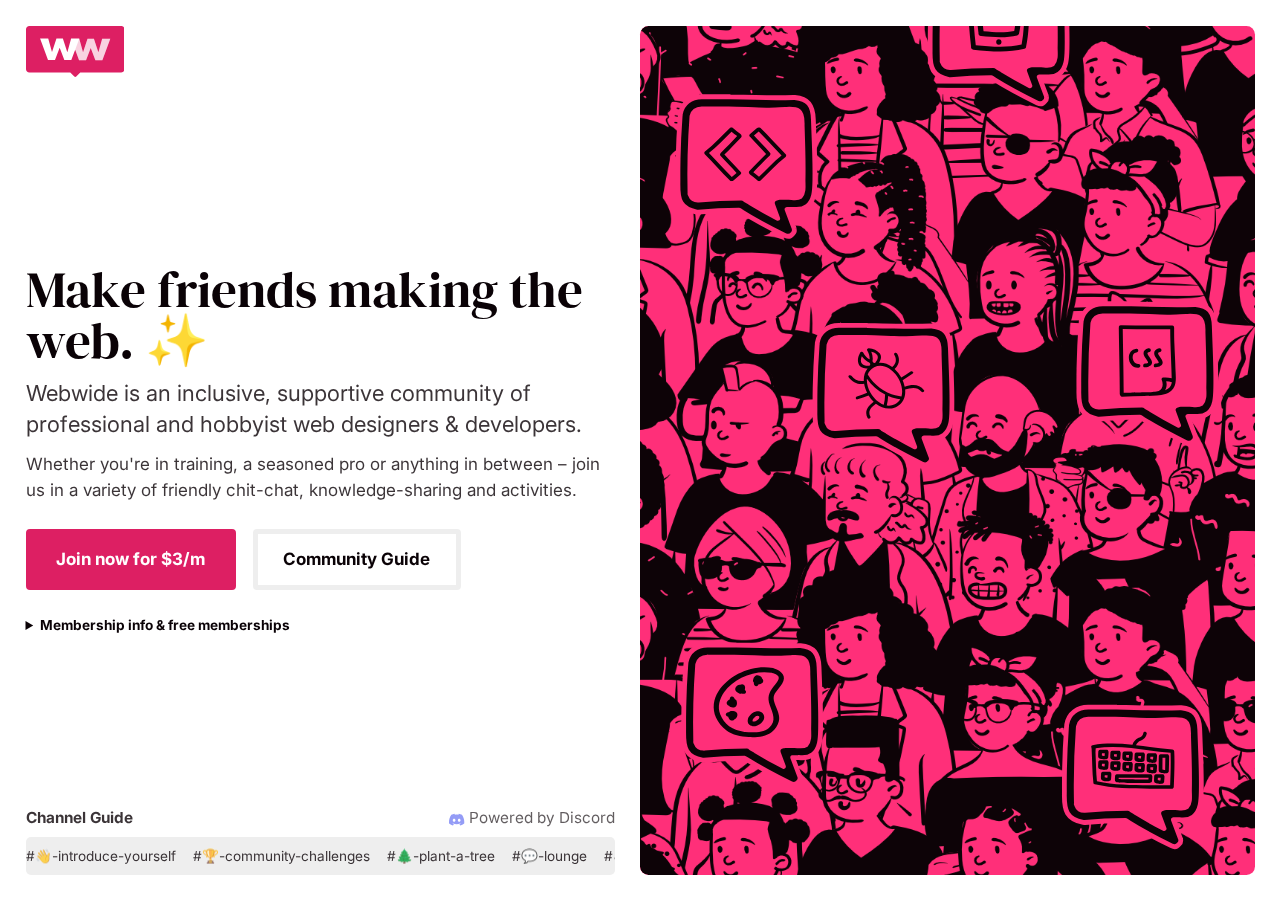
==== public/index.html @ 4f2fa516 "Guide" ====
<!doctype html>
<html>
<head>
    <meta charset="UTF-8">
    <meta name="viewport" content="width=device-width, initial-scale=1">
    <meta name="theme-color" content="#FF2F79">

    <title>Webwide • Web Designer & Developer Community</title>
    <meta name="description" content="Webwide is an inclusive, supportive community of professional and hobbyist web designers & developers. Whether you're in training, a seasoned pro or anything in between – join us in a variety of friendly chit-chat, knowledge-sharing and activities.">

    <link rel="stylesheet" href="assets/css/styles.css" type="text/css">

    <link rel="preconnect" href="https://fonts.googleapis.com">
    <link rel="preconnect" href="https://fonts.gstatic.com" crossorigin>
    <link href="https://fonts.googleapis.com/css2?family=DM+Serif+Display&family=Inter:wght@300;400;600;700" rel="stylesheet">

    <meta property="og:url" content="https://webwide.chat/">
    <meta property="og:site_name" content="Webwide" />
    <meta property="og:image" content="https://webwide.chat/assets/images/twitter-card-home.png">
    <meta property="og:type" content="website" />
    <meta property="og:title" content="Webwide • Web Designer & Developer Community" />
    <meta name="twitter:site" content="@webwidechat">
    <meta name="twitter:creator" content="@webwidechat">
    <meta name="twitter:image" content="https://webwide.chat/assets/images/twitter-card-home.png">
    <meta name="twitter:card" content="summary_large_image">
    <meta name="twitter:title" content="Webwide • Web Designer & Developer Community">

    <script type="text/javascript">
        var _paq = window._paq || [];
        _paq.push(["disableCookies"]);
        _paq.push(['trackPageView']);
        _paq.push(['enableLinkTracking']);
        (function() {
            var u="//reporting.adgr.dev/";
            _paq.push(['setTrackerUrl', u+'js/']);
            _paq.push(['setSiteId', '12']);
            var d=document, g=d.createElement('script'), s=d.getElementsByTagName('script')[0];
            g.type='text/javascript'; g.async=true; g.defer=true; g.src=u+'js/'; s.parentNode.insertBefore(g,s);
        })();
    </script>
</head>
<body class="home">
    <section id="hero">
        <div class="hero-content">
            <a class="logo" href="/">
                <svg width="100%" height="100%" viewBox="0 0 205 106" version="1.1" xmlns="http://www.w3.org/2000/svg" xmlns:xlink="http://www.w3.org/1999/xlink" xml:space="preserve" xmlns:serif="http://www.serif.com/" style="fill-rule:evenodd;clip-rule:evenodd;stroke-linejoin:round;stroke-miterlimit:2;">
                    <g transform="matrix(1,0,0,1,-46.561,-188.439)">
                        <g transform="matrix(1,0,0,1,322,74)">
                            <g transform="matrix(1.46341,0,0,1.46341,-653.463,-130.087)">
                                <g>
                                    <g transform="matrix(0.683333,0,0,0.683333,225.817,38.3261)">
                                        <path d="M139.435,285.024L54.498,285.024C50.669,285.024 47.561,281.916 47.561,278.088L47.561,195.376C47.561,191.547 50.669,188.439 54.498,188.439L245.502,188.439C249.331,188.439 252.439,191.547 252.439,195.376L252.439,278.088C252.439,281.916 249.331,285.024 245.502,285.024L160.565,285.024C160.508,285.093 160.448,285.159 160.384,285.222L152.033,293.573C150.911,294.696 149.089,294.696 147.967,293.573L139.616,285.222C139.552,285.159 139.492,285.093 139.435,285.024ZM158.204,214.748L158.242,214.645L141.327,214.645L133.687,242.233L133.251,242.233L124.193,214.645L110.879,214.645L101.821,242.146L101.384,242.146L93.745,214.645L76.829,214.645L93.308,259.345L107.823,259.345L117.317,234.376L117.754,234.376L127.248,259.345L141.763,259.345L149.789,237.575L157.852,259.449L172.367,259.449L181.861,234.479L182.298,234.479L191.792,259.449L206.307,259.449L222.786,214.748L205.871,214.748L198.231,242.337L197.795,242.337L188.737,214.748L175.423,214.748L166.365,242.249L165.928,242.249L158.289,214.748L158.204,214.748Z" style="fill:white;"/>
                                    </g>
                                    <g transform="matrix(52.5,0,0,42,321.527,215.616)">
                                        <path d="M0.232,0L0.42,0L0.544,-0.406L0.55,-0.406L0.673,0L0.862,0L1.077,-0.727L0.857,-0.727L0.757,-0.278L0.751,-0.278L0.634,-0.727L0.46,-0.727L0.342,-0.28L0.337,-0.28L0.237,-0.727L0.127,-0.356L0.232,0Z" style="fill:white;fill-opacity:0.2;fill-rule:nonzero;"/>
                                    </g>
                                </g>
                            </g>
                        </g>
                    </g>
                </svg>
            </a>

            <main>
                <h1>Make friends making the web. ✨</h1>
                <p class="lead">Webwide is an inclusive, supportive community of professional and hobbyist web designers & developers.</p>
                <p>Whether you're in training, a seasoned pro or anything in between – join us in a variety of friendly chit-chat, knowledge-sharing and activities.</p>
                <nav>
                    <a href="https://ko-fi.com/webwide/tiers" target="_blank">Join now for $3/m</a>
                    <a href="/guide/" target="popup" onclick="window.open('https://webwide.chat/guide/','popup','width=500,height=600'); return false;">Community Guide</a>
                </nav>
                <details>
                    <summary>Membership info & free memberships</summary>
                    <div>
                        <p>A small monthly membership fee means the larger the community gets, the more resources there is to invest in moderation and keeping Webwide a safe, self-funded, democratic community. It also helps to cover platform fees and fund tree plantings.</p>
                        <p>Subscriptions are powered by Ko-Fi and can be <strong>easily cancelled</strong> from their account area at any time – no hard feelings! During checkout, you'll be invited to the Webwide Discord server where you can join with an existing account or easily create a new one.</p>
                        <p><strong>If you can't pay for any reason</strong> – be it affordability, geo-restrictions, or anything else – please email me a quick intro at <a href="mailto:webwide@addy.codes">webwide@addy.codes</a> for a free membership (no explanation required!).</p>
                        <p>Webwide has a strict <a href="/guide/#coc">code of conduct</a> and we reserve the right to suspend your access at any time with no refund if you are deemed to be in breach. We may use your active subscription email to contact you about important service updates. Your usage is also governed by the <a href="https://discord.com/privacy" target="_blank">Discord</a> and <a href="https://more.ko-fi.com/privacy" target="_blank">Ko-Fi</a> privacy policies.</p>
                    </div>
                </details>
            </main>

            <div id="channel-scroller">
                <h2><span>Channel Guide</span> <span><svg role="img" viewBox="0 0 24 24" xmlns="http://www.w3.org/2000/svg"><title>Discord</title><path fill="#5865F2" d="M20.317 4.3698a19.7913 19.7913 0 00-4.8851-1.5152.0741.0741 0 00-.0785.0371c-.211.3753-.4447.8648-.6083 1.2495-1.8447-.2762-3.68-.2762-5.4868 0-.1636-.3933-.4058-.8742-.6177-1.2495a.077.077 0 00-.0785-.037 19.7363 19.7363 0 00-4.8852 1.515.0699.0699 0 00-.0321.0277C.5334 9.0458-.319 13.5799.0992 18.0578a.0824.0824 0 00.0312.0561c2.0528 1.5076 4.0413 2.4228 5.9929 3.0294a.0777.0777 0 00.0842-.0276c.4616-.6304.8731-1.2952 1.226-1.9942a.076.076 0 00-.0416-.1057c-.6528-.2476-1.2743-.5495-1.8722-.8923a.077.077 0 01-.0076-.1277c.1258-.0943.2517-.1923.3718-.2914a.0743.0743 0 01.0776-.0105c3.9278 1.7933 8.18 1.7933 12.0614 0a.0739.0739 0 01.0785.0095c.1202.099.246.1981.3728.2924a.077.077 0 01-.0066.1276 12.2986 12.2986 0 01-1.873.8914.0766.0766 0 00-.0407.1067c.3604.698.7719 1.3628 1.225 1.9932a.076.076 0 00.0842.0286c1.961-.6067 3.9495-1.5219 6.0023-3.0294a.077.077 0 00.0313-.0552c.5004-5.177-.8382-9.6739-3.5485-13.6604a.061.061 0 00-.0312-.0286zM8.02 15.3312c-1.1825 0-2.1569-1.0857-2.1569-2.419 0-1.3332.9555-2.4189 2.157-2.4189 1.2108 0 2.1757 1.0952 2.1568 2.419 0 1.3332-.9555 2.4189-2.1569 2.4189zm7.9748 0c-1.1825 0-2.1569-1.0857-2.1569-2.419 0-1.3332.9554-2.4189 2.1569-2.4189 1.2108 0 2.1757 1.0952 2.1568 2.419 0 1.3332-.946 2.4189-2.1568 2.4189Z"/></svg> Powered by Discord</span></h2>
                <div id="channel-scroller-wrap">
                    <ul id="channel-scroller-track">
                        <li>#👋-introduce-yourself</li>
                        <li>#🏆-community-challenges</li>
                        <li>#🌲-plant-a-tree</li>
                        <li>#💬-lounge</li>
                        <li>#🗞-technology-news</li>
                        <li>#🧠-mental-health</li>
                        <li>#🥘-cooking-and-crafting</li>
                        <li>#🕹-video-games</li>
                        <li>#🐱-pets</li>
                        <li>#📝-blog-posts</li>
                        <li>#⭐-show-and-tell</li>
                        <li>#🖌-design</li>
                        <li>#🎨-creative-coding</li>
                        <li>#✨-user-experience</li>
                        <li>#🔥-design-critiques</li>
                        <li>#📄-html</li>
                        <li>#🌈-css</li>
                        <li>#🟨-javascript</li>
                        <li>#🛠-js-frameworks</li>
                        <li>#🚹-accessibility</li>
                       <li>#🖥-front-end-other</li>
                       <li>#🐘-php</li>
                       <li>#🐍-python</li>
                       <li>#🟢-node</li>
                        <li>#🖋-wordpress</li>
                        <li>#📦-other-cms</li>
                        <li>#🗃-databases</li>
                       <li>#🛠-back-end-other</li>
                        <li>#🌐-hosting-domains</li>
                        <li>#📈-digital-marketing</li>
                        <li>#💿-software</li>
                        <li>#💻-hardware</li>
                        <li>#🙏-buddy-up</li>
                        <li>#💼-careers-advice</li>
                        <li>#☕-freelance-lounge</li>
                        <li>##📃-job-postings</li>

                    </ul>
                </div>
            </div>
        </div>

        <div class="hero-image">
            <a class="logo" href="/">
                <svg width="100%" height="100%" viewBox="0 0 205 106" version="1.1" xmlns="http://www.w3.org/2000/svg" xmlns:xlink="http://www.w3.org/1999/xlink" xml:space="preserve" xmlns:serif="http://www.serif.com/" style="fill-rule:evenodd;clip-rule:evenodd;stroke-linejoin:round;stroke-miterlimit:2;">
                    <g transform="matrix(1,0,0,1,-46.561,-188.439)">
                        <g transform="matrix(1,0,0,1,322,74)">
                            <g transform="matrix(1.46341,0,0,1.46341,-653.463,-130.087)">
                                <g>
                                    <g transform="matrix(0.683333,0,0,0.683333,225.817,38.3261)">
                                        <path d="M139.435,285.024L54.498,285.024C50.669,285.024 47.561,281.916 47.561,278.088L47.561,195.376C47.561,191.547 50.669,188.439 54.498,188.439L245.502,188.439C249.331,188.439 252.439,191.547 252.439,195.376L252.439,278.088C252.439,281.916 249.331,285.024 245.502,285.024L160.565,285.024C160.508,285.093 160.448,285.159 160.384,285.222L152.033,293.573C150.911,294.696 149.089,294.696 147.967,293.573L139.616,285.222C139.552,285.159 139.492,285.093 139.435,285.024ZM158.204,214.748L158.242,214.645L141.327,214.645L133.687,242.233L133.251,242.233L124.193,214.645L110.879,214.645L101.821,242.146L101.384,242.146L93.745,214.645L76.829,214.645L93.308,259.345L107.823,259.345L117.317,234.376L117.754,234.376L127.248,259.345L141.763,259.345L149.789,237.575L157.852,259.449L172.367,259.449L181.861,234.479L182.298,234.479L191.792,259.449L206.307,259.449L222.786,214.748L205.871,214.748L198.231,242.337L197.795,242.337L188.737,214.748L175.423,214.748L166.365,242.249L165.928,242.249L158.289,214.748L158.204,214.748Z" style="fill:white;"/>
                                    </g>
                                    <g transform="matrix(52.5,0,0,42,321.527,215.616)">
                                        <path d="M0.232,0L0.42,0L0.544,-0.406L0.55,-0.406L0.673,0L0.862,0L1.077,-0.727L0.857,-0.727L0.757,-0.278L0.751,-0.278L0.634,-0.727L0.46,-0.727L0.342,-0.28L0.337,-0.28L0.237,-0.727L0.127,-0.356L0.232,0Z" style="fill:white;fill-opacity:0.2;fill-rule:nonzero;"/>
                                    </g>
                                </g>
                            </g>
                        </g>
                    </g>
                </svg>
            </a>
            <img src="assets/images/webwide-bg.svg" alt="Illustrated crowd of people with speech bubbles containing various tech-related icons">
        </div>
    </section>

    <script> </script>
</body>
</html>
---- public/assets/css/styles.css ----
:root {
  font-size: 18px;
  --black: #0A0206;
  --primary: #ff2f79;
  --primary-dark: #dd1f63;
}

@media (max-width: 1300px) {
  :root {
    font-size: 17px;
  }
}

@media (max-width: 900px) {
  :root {
    font-size: 16px;
  }
}

/* Box sizing rules */
*,
*::before,
*::after {
  box-sizing: border-box;
}

/* Remove default margin */
body,
h1,
h2,
h3,
h4,
p,
figure,
blockquote,
dl,
dd {
  margin: 0;
}

/* Remove list styles on ul, ol elements with a list role, which suggests default styling will be removed */
ul[role="list"],
ol[role="list"] {
  list-style: none;
}

/* Set core root defaults */
html:focus-within {
  scroll-behavior: smooth;
}

/* Set core body defaults */
body {
  min-height: 100vh;
  text-rendering: optimizeSpeed;
  line-height: 1.5;
}

/* A elements that don't have a class get default styles */
a:not([class]) {
  text-decoration-skip-ink: auto;
}

/* Make images easier to work with */
img,
picture {
  max-width: 100%;
  display: block;
}

/* Inherit fonts for inputs and buttons */
input,
button,
textarea,
select {
  font: inherit;
}

/* Remove all animations and transitions for people that prefer not to see them */
@media (prefers-reduced-motion: reduce) {
  html:focus-within {
    scroll-behavior: auto;
  }
  *,
  *::before,
  *::after {
    animation-duration: 0.01ms !important;
    animation-iteration-count: 1 !important;
    transition-duration: 0.01ms !important;
    scroll-behavior: auto !important;
  }
}

body.home {
  color: var(--black);
  font-family: 'Inter', sans-serif;
}

body.home section#hero {
  display: flex;
  min-height: 100vh;
  min-width: 100%;
  padding: 1.5rem;
}

@media (max-width: 700px) {
  body.home section#hero {
    flex-direction: column-reverse;
    padding: 0;
    min-height: auto;
  }
}

body.home section#hero > div {
  min-width: 50%;
  flex: 1 0;
}

@media (max-width: 1200px) {
  body.home section#hero > div.hero-image {
    min-width: 40%;
    max-width: 40%;
  }
}

@media (max-width: 900px) {
  body.home section#hero > div.hero-image {
    min-width: 30%;
    max-width: 30%;
  }
}

@media (max-width: 700px) {
  body.home section#hero > div {
    min-width: 100% !important;
    max-width: 100% !important;
  }
  body.home section#hero > div.hero-image {
    max-height: 25vh;
    min-height: 150px;
  }
}

body.home section#hero .hero-image {
  position: relative;
  background: var(--primary);
  border-radius: 0.5rem;
  overflow: hidden;
}

body.home section#hero .hero-image .logo {
  display: none;
}

@media (max-width: 700px) {
  body.home section#hero .hero-image {
    border-radius: 0;
  }
  body.home section#hero .hero-image .logo {
    position: absolute;
    display: block;
    z-index: 10;
    bottom: 1.5rem;
    left: 1.5rem;
    top: auto;
  }
  body.home section#hero .hero-image .logo svg {
    display: block;
    height: 3rem;
    width: auto;
  }
  body.home section#hero .hero-image .logo svg path {
    fill: #fff !important;
  }
}

body.home section#hero .hero-image img {
  width: 100%;
  height: 100%;
  object-fit: cover;
  object-position: left bottom;
  mix-blend-mode: multiply;
  opacity: 0.95;
  transition: object-position 2s ease-out;
}

body.home section#hero .hero-image img:hover {
  object-position: right bottom;
}

@media (prefers-reduced-motion) {
  body.home section#hero .hero-image img {
    transition: 0;
  }
  body.home section#hero .hero-image img:hover {
    object-position: left bottom;
  }
}

body.home section#hero .logo {
  position: absolute;
  height: 3rem;
  top: 0;
  left: 0;
  opacity: 1;
  display: block;
  transition: 300ms ease;
}

body.home section#hero .logo:hover {
  opacity: 1;
}

body.home section#hero .logo svg {
  height: 100%;
  width: auto;
}

body.home section#hero .logo svg path {
  fill: var(--primary-dark) !important;
}

body.home section#hero .hero-content {
  display: flex;
  justify-content: center;
  align-items: center;
  position: relative;
  padding: 1.5rem;
}

@media (max-width: 700px) {
  body.home section#hero .hero-content {
    display: block;
  }
  body.home section#hero .hero-content .logo {
    display: none;
  }
}

body.home section#hero .hero-content details {
  font-size: 0.8rem;
}

body.home section#hero .hero-content details summary {
  font-weight: bold;
  cursor: pointer;
}

body.home section#hero .hero-content details p {
  margin: 0.4em 0;
}

body.home section#hero .hero-content details p a {
  color: var(--primary-dark);
}

body.home section#hero .hero-content main {
  max-width: 40rem;
  margin-left: -1.5rem;
  padding: 6rem 0;
}

@media (max-width: 700px) {
  body.home section#hero .hero-content main {
    margin: 0;
    padding: 0 0 1.5rem;
  }
}

body.home section#hero .hero-content h1 {
  font-size: 4rem;
  max-width: 35rem;
  line-height: 1;
  font-family: 'DM Serif Display', sans-serif;
  font-weight: 500;
}

@media (max-width: 1300px) {
  body.home section#hero .hero-content h1 {
    font-size: 3rem;
  }
}

@media (max-width: 700px) {
  body.home section#hero .hero-content h1 {
    font-size: 2.4rem;
  }
}

body.home section#hero .hero-content p.lead {
  font-size: 1.5rem;
  line-height: 1.4;
  margin: 0.7rem 0;
}

@media (max-width: 1300px) {
  body.home section#hero .hero-content p.lead {
    font-size: 1.3rem;
  }
}

@media (max-width: 700px) {
  body.home section#hero .hero-content p.lead {
    font-size: 1.1rem;
  }
}

body.home section#hero .hero-content p {
  opacity: 0.8;
}

@media (max-width: 700px) {
  body.home section#hero .hero-content p {
    font-size: 0.9rem;
  }
}

body.home section#hero .hero-content nav {
  display: flex;
  margin: 1.5rem 0;
}

@media (max-width: 700px) {
  body.home section#hero .hero-content nav {
    flex-direction: column;
  }
  body.home section#hero .hero-content nav a:not(:last-child) {
    margin-bottom: 0.5rem;
  }
}

body.home section#hero .hero-content nav a {
  padding: 1rem 1.5rem;
  display: block;
  line-height: 1;
  margin: 0 1rem 0 0;
  text-decoration: none;
  font-weight: 700;
  border-radius: 4px;
  transition: 300ms ease;
}

body.home section#hero .hero-content nav a:hover {
  transform: translateY(-5px);
}

body.home section#hero .hero-content nav a:first-child {
  background: var(--primary-dark);
  border: solid 5px var(--primary-dark);
  color: white;
}

body.home section#hero .hero-content nav a:last-child {
  border: solid 5px #eee;
  color: var(--black);
}

body.home section#hero .hero-content #channel-scroller {
  position: absolute;
  width: 100%;
  bottom: 0;
  padding-right: 1.5rem;
}

@media (max-width: 700px) {
  body.home section#hero .hero-content #channel-scroller {
    padding-right: 0;
    position: relative;
  }
}

body.home section#hero .hero-content #channel-scroller h2 {
  display: flex;
  justify-content: space-between;
  font-size: 0.9rem;
  opacity: 0.8;
}

body.home section#hero .hero-content #channel-scroller h2 span:last-child {
  font-weight: normal;
  opacity: 0.8;
}

body.home section#hero .hero-content #channel-scroller h2 svg {
  height: 1em;
  width: auto;
  vertical-align: middle;
}

body.home section#hero .hero-content #channel-scroller #channel-scroller-wrap {
  background: #eee;
  padding: 0.5rem;
  margin: 0.4rem 0 0;
  padding: 0.5rem 0;
  border-radius: 5px;
  width: 100%;
  overflow: hidden;
}

body.home section#hero .hero-content #channel-scroller #channel-scroller-track {
  pointer-events: none;
  list-style: none;
  display: flex;
  margin: 0;
  padding: 0;
  font-size: 0.8rem;
  will-change: transform;
  animation: marquee 30s linear infinite;
}

body.home section#hero .hero-content #channel-scroller #channel-scroller-track li {
  margin-right: 1rem;
  white-space: nowrap;
  opacity: 0.8;
}

@keyframes marquee {
  from {
    transform: translateX(0);
  }
  to {
    transform: translateX(-50%);
  }
}

body.guide h1 {
  font-family: 'DM Serif Display', sans-serif;
  font-size: 3rem;
  font-weight: 400;
  letter-spacing: unset;
}
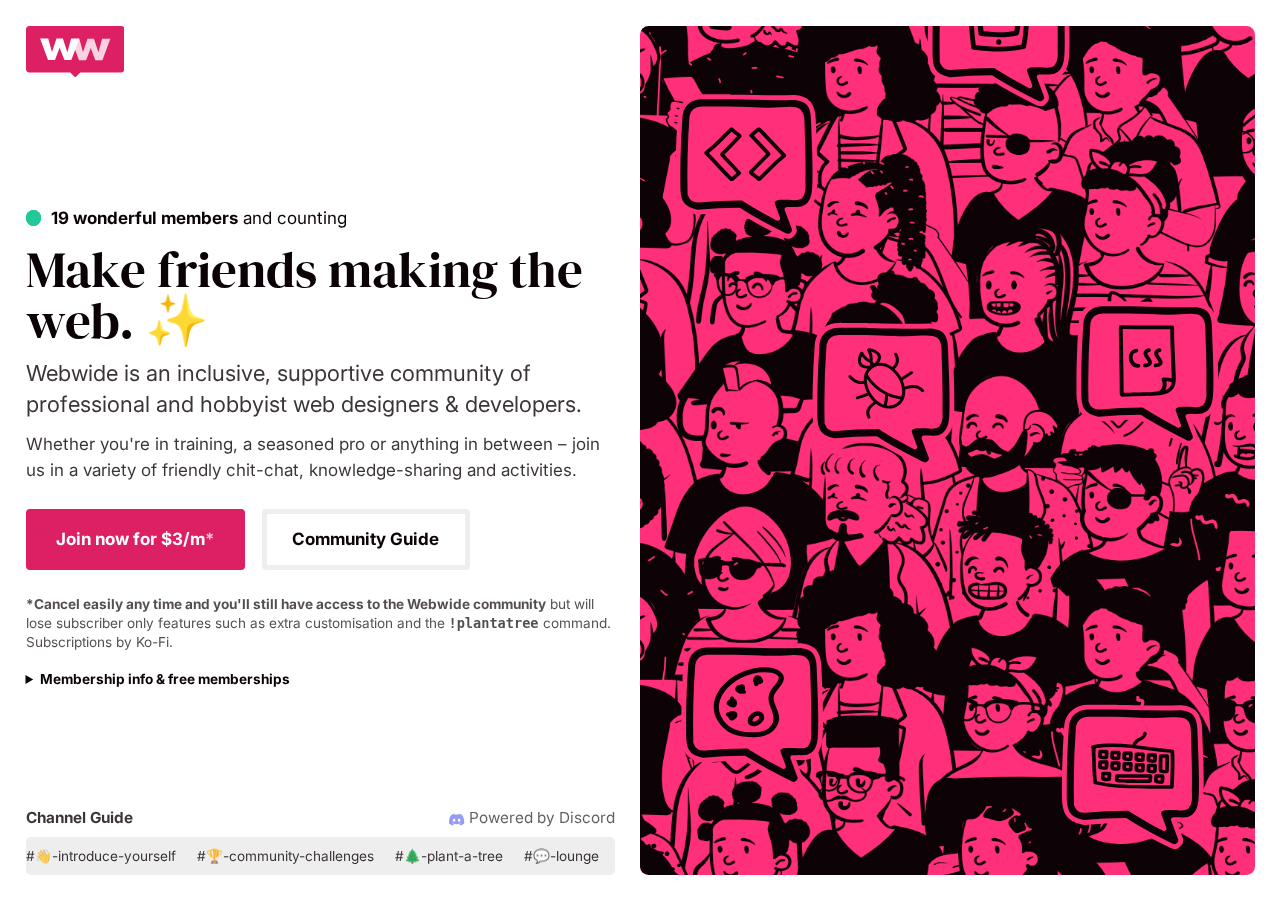
==== commit d9721627: "Members count" ====
--- a/public/index.html
+++ b/public/index.html
@@ -8,7 +8,8 @@
     <title>Webwide • Web Designer & Developer Community</title>
     <meta name="description" content="Webwide is an inclusive, supportive community of professional and hobbyist web designers & developers. Whether you're in training, a seasoned pro or anything in between – join us in a variety of friendly chit-chat, knowledge-sharing and activities.">
 
-    <link rel="stylesheet" href="assets/css/styles.css" type="text/css">
+    <link rel="stylesheet" href="assets/css/styles.css?v=5" type="text/css">
+    <link rel="icon" type="image/png" href="assets/images/favicon.png">
 
     <link rel="preconnect" href="https://fonts.googleapis.com">
     <link rel="preconnect" href="https://fonts.gstatic.com" crossorigin>
@@ -62,19 +63,21 @@
             </a>
 
             <main>
+                <div class="members-count"><div class="online"></div> <strong>19 wonderful members</strong> and counting</div>
                 <h1>Make friends making the web. ✨</h1>
                 <p class="lead">Webwide is an inclusive, supportive community of professional and hobbyist web designers & developers.</p>
                 <p>Whether you're in training, a seasoned pro or anything in between – join us in a variety of friendly chit-chat, knowledge-sharing and activities.</p>
                 <nav>
-                    <a href="https://ko-fi.com/webwide/tiers" target="_blank">Join now for $3/m</a>
-                    <a href="/guide/" target="popup" onclick="window.open('https://webwide.chat/guide/','popup','width=500,height=600'); return false;">Community Guide</a>
+                    <a href="https://ko-fi.com/webwide/tiers" target="_blank">Join now for $3/m<span>*</span></a>
+                    <a href="/guide/" target="popup" onclick="createPopupWin('https://webwide.chat/guide/','Webwide Community Guide', 650, 650); return false;">Community Guide</a>
                 </nav>
+                <small><strong>*Cancel easily any time and you'll still have access to the Webwide community</strong> but will lose subscriber only features such as extra customisation and the <strong><kbd>!plantatree</kbd></strong> command. Subscriptions by Ko-Fi.</small>
                 <details>
                     <summary>Membership info & free memberships</summary>
                     <div>
                         <p>A small monthly membership fee means the larger the community gets, the more resources there is to invest in moderation and keeping Webwide a safe, self-funded, democratic community. It also helps to cover platform fees and fund tree plantings.</p>
                         <p>Subscriptions are powered by Ko-Fi and can be <strong>easily cancelled</strong> from their account area at any time – no hard feelings! During checkout, you'll be invited to the Webwide Discord server where you can join with an existing account or easily create a new one.</p>
-                        <p><strong>If you can't pay for any reason</strong> – be it affordability, geo-restrictions, or anything else – please email me a quick intro at <a href="mailto:webwide@addy.codes">webwide@addy.codes</a> for a free membership (no explanation required!).</p>
+                        <p><strong>If you can't pay for any reason</strong> – be it affordability, geo-restrictions, or anything else – please email me a quick intro at <a href="mailto:webwide@addy.codes">webwide@addy.codes</a> for a free membership.</p>
                         <p>Webwide has a strict <a href="/guide/#coc">code of conduct</a> and we reserve the right to suspend your access at any time with no refund if you are deemed to be in breach. We may use your active subscription email to contact you about important service updates. Your usage is also governed by the <a href="https://discord.com/privacy" target="_blank">Discord</a> and <a href="https://more.ko-fi.com/privacy" target="_blank">Ko-Fi</a> privacy policies.</p>
                     </div>
                 </details>
@@ -99,8 +102,7 @@
                         <li>#🎨-creative-coding</li>
                         <li>#✨-user-experience</li>
                         <li>#🔥-design-critiques</li>
-                        <li>#📄-html</li>
-                        <li>#🌈-css</li>
+                        <li>#🌈-html-css</li>
                         <li>#🟨-javascript</li>
                         <li>#🛠-js-frameworks</li>
                         <li>#🚹-accessibility</li>
@@ -119,8 +121,42 @@
                         <li>#🙏-buddy-up</li>
                         <li>#💼-careers-advice</li>
                         <li>#☕-freelance-lounge</li>
-                        <li>##📃-job-postings</li>
-
+                        <li>#📃-job-postings</li>
+                        <li aria-hidden="true">#👋-introduce-yourself</li>
+                        <li aria-hidden="true">#🏆-community-challenges</li>
+                        <li aria-hidden="true">#🌲-plant-a-tree</li>
+                        <li aria-hidden="true">#💬-lounge</li>
+                        <li aria-hidden="true">#🗞-technology-news</li>
+                        <li aria-hidden="true">#🧠-mental-health</li>
+                        <li aria-hidden="true">#🥘-cooking-and-crafting</li>
+                        <li aria-hidden="true">#🕹-video-games</li>
+                        <li aria-hidden="true">#🐱-pets</li>
+                        <li aria-hidden="true">#📝-blog-posts</li>
+                        <li aria-hidden="true">#⭐-show-and-tell</li>
+                        <li aria-hidden="true">#🖌-design</li>
+                        <li aria-hidden="true">#🎨-creative-coding</li>
+                        <li aria-hidden="true">#✨-user-experience</li>
+                        <li aria-hidden="true">#🔥-design-critiques</li>
+                        <li aria-hidden="true">#🌈-html-css</li>
+                        <li aria-hidden="true">#🟨-javascript</li>
+                        <li aria-hidden="true">#🛠-js-frameworks</li>
+                        <li aria-hidden="true">#🚹-accessibility</li>
+                        <li aria-hidden="true">#🖥-front-end-other</li>
+                        <li aria-hidden="true">#🐘-php</li>
+                        <li aria-hidden="true">#🐍-python</li>
+                        <li aria-hidden="true">#🟢-node</li>
+                        <li aria-hidden="true">#🖋-wordpress</li>
+                        <li aria-hidden="true">#📦-other-cms</li>
+                        <li aria-hidden="true">#🗃-databases</li>
+                        <li aria-hidden="true">#🛠-back-end-other</li>
+                        <li aria-hidden="true">#🌐-hosting-domains</li>
+                        <li aria-hidden="true">#📈-digital-marketing</li>
+                        <li aria-hidden="true">#💿-software</li>
+                        <li aria-hidden="true">#💻-hardware</li>
+                        <li aria-hidden="true">#🙏-buddy-up</li>
+                        <li aria-hidden="true">#💼-careers-advice</li>
+                        <li aria-hidden="true">#☕-freelance-lounge</li>
+                        <li aria-hidden="true">#📃-job-postings</li>
                     </ul>
                 </div>
             </div>
@@ -149,6 +185,17 @@
         </div>
     </section>
 
-    <script> </script>
+    <script>
+        function createPopupWin(pageURL, pageTitle,
+                    popupWinWidth, popupWinHeight) {
+            var left = (screen.width - popupWinWidth) / 2;
+            var top = (screen.height - popupWinHeight) / 4;
+
+            var myWindow = window.open(pageURL, pageTitle,
+                    'resizable=yes, width=' + popupWinWidth
+                    + ', height=' + popupWinHeight + ', top='
+                    + top + ', left=' + left);
+        }
+    </script>
 </body>
 </html>
--- a/public/assets/css/styles.css
+++ b/public/assets/css/styles.css
@@ -267,6 +267,35 @@
   }
 }
 
+body.home section#hero .hero-content .members-count {
+  margin-bottom: 1rem;
+  line-height: 1;
+}
+
+body.home section#hero .hero-content .members-count .online {
+  width: 0.9rem;
+  height: 0.9rem;
+  border-radius: 50%;
+  background: #20C997;
+  display: inline-block;
+  margin-right: 0.3rem;
+  vertical-align: bottom;
+  position: relative;
+  margin-bottom: 0.1rem;
+}
+
+body.home section#hero .hero-content .members-count .online:before {
+  width: 0.9rem;
+  height: 0.9rem;
+  border-radius: 50%;
+  background: #20C997;
+  position: absolute;
+  top: 0;
+  left: 0;
+  animation: pulse linear 2s infinite;
+  content: '';
+}
+
 body.home section#hero .hero-content h1 {
   font-size: 4rem;
   max-width: 35rem;
@@ -340,6 +369,10 @@
   transition: 300ms ease;
 }
 
+body.home section#hero .hero-content nav a span {
+  opacity: 0.7;
+}
+
 body.home section#hero .hero-content nav a:hover {
   transform: translateY(-5px);
 }
@@ -353,6 +386,14 @@
 body.home section#hero .hero-content nav a:last-child {
   border: solid 5px #eee;
   color: var(--black);
+}
+
+body.home section#hero .hero-content small {
+  font-size: 0.8rem;
+  line-height: 1.4;
+  opacity: 0.7;
+  display: block;
+  margin-bottom: 1rem;
 }
 
 body.home section#hero .hero-content #channel-scroller {
@@ -400,18 +441,20 @@
 body.home section#hero .hero-content #channel-scroller #channel-scroller-track {
   pointer-events: none;
   list-style: none;
-  display: flex;
   margin: 0;
   padding: 0;
   font-size: 0.8rem;
   will-change: transform;
-  animation: marquee 30s linear infinite;
+  animation: marquee 80s linear infinite;
+  width: fit-content;
+  white-space: nowrap;
 }
 
 body.home section#hero .hero-content #channel-scroller #channel-scroller-track li {
   margin-right: 1rem;
   white-space: nowrap;
   opacity: 0.8;
+  display: inline;
 }
 
 @keyframes marquee {
@@ -420,6 +463,21 @@
   }
   to {
     transform: translateX(-50%);
+  }
+}
+
+@keyframes pulse {
+  0% {
+    transform: scale(1);
+    opacity: 0;
+  }
+  50% {
+    transform: scale(1.4);
+    opacity: 0.4;
+  }
+  100% {
+    transform: scale(1.8);
+    opacity: 0;
   }
 }
 
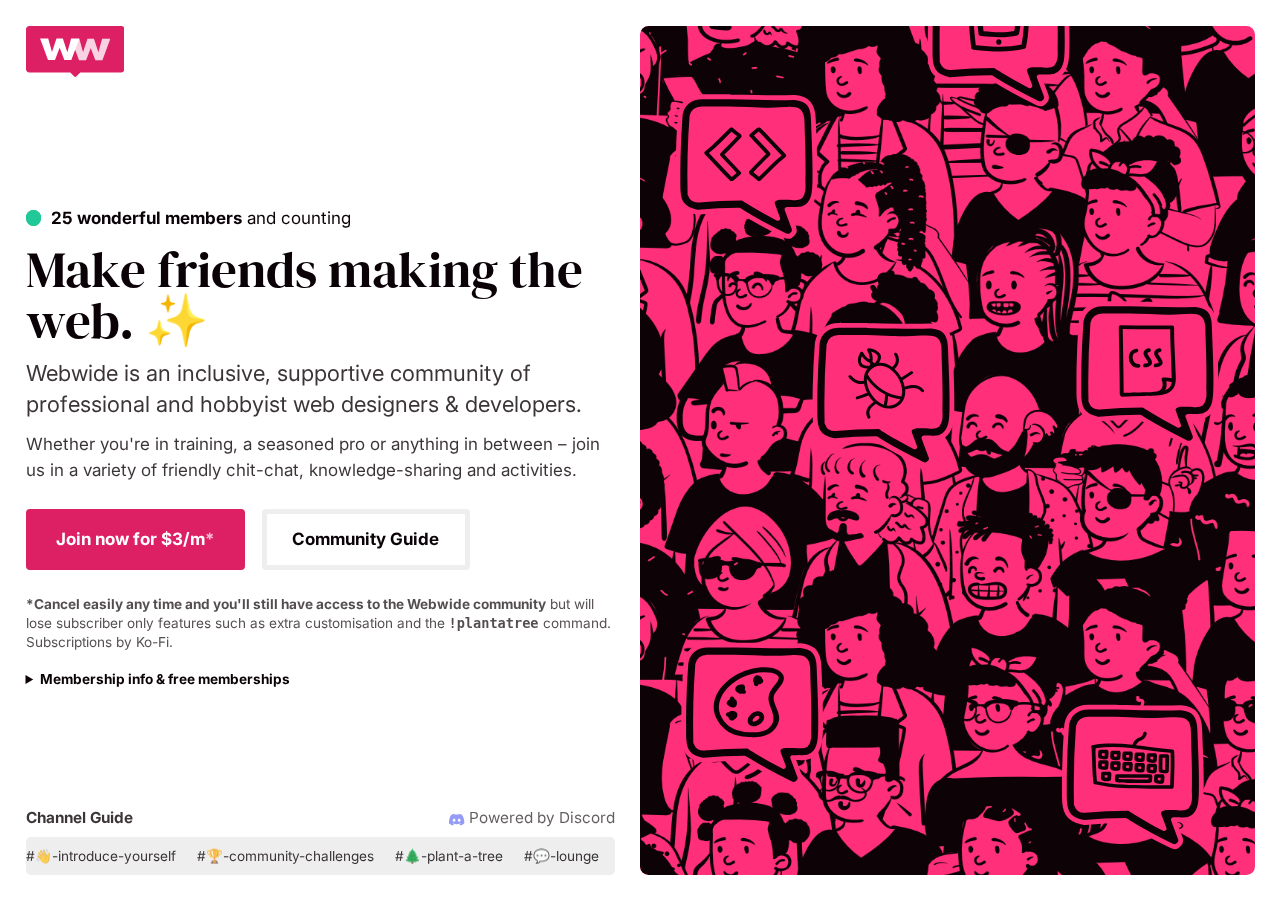
==== commit 5840dab7: "Update index.html" ====
--- a/public/index.html
+++ b/public/index.html
@@ -8,7 +8,7 @@
     <title>Webwide • Web Designer & Developer Community</title>
     <meta name="description" content="Webwide is an inclusive, supportive community of professional and hobbyist web designers & developers. Whether you're in training, a seasoned pro or anything in between – join us in a variety of friendly chit-chat, knowledge-sharing and activities.">
 
-    <link rel="stylesheet" href="assets/css/styles.css?v=5" type="text/css">
+    <link rel="stylesheet" href="assets/css/styles.css?v=6" type="text/css">
     <link rel="icon" type="image/png" href="assets/images/favicon.png">
 
     <link rel="preconnect" href="https://fonts.googleapis.com">
@@ -63,7 +63,7 @@
             </a>
 
             <main>
-                <div class="members-count"><div class="online"></div> <strong>19 wonderful members</strong> and counting</div>
+                <div class="members-count"><div class="online"></div> <strong>25 wonderful members</strong> and counting</div>
                 <h1>Make friends making the web. ✨</h1>
                 <p class="lead">Webwide is an inclusive, supportive community of professional and hobbyist web designers & developers.</p>
                 <p>Whether you're in training, a seasoned pro or anything in between – join us in a variety of friendly chit-chat, knowledge-sharing and activities.</p>
